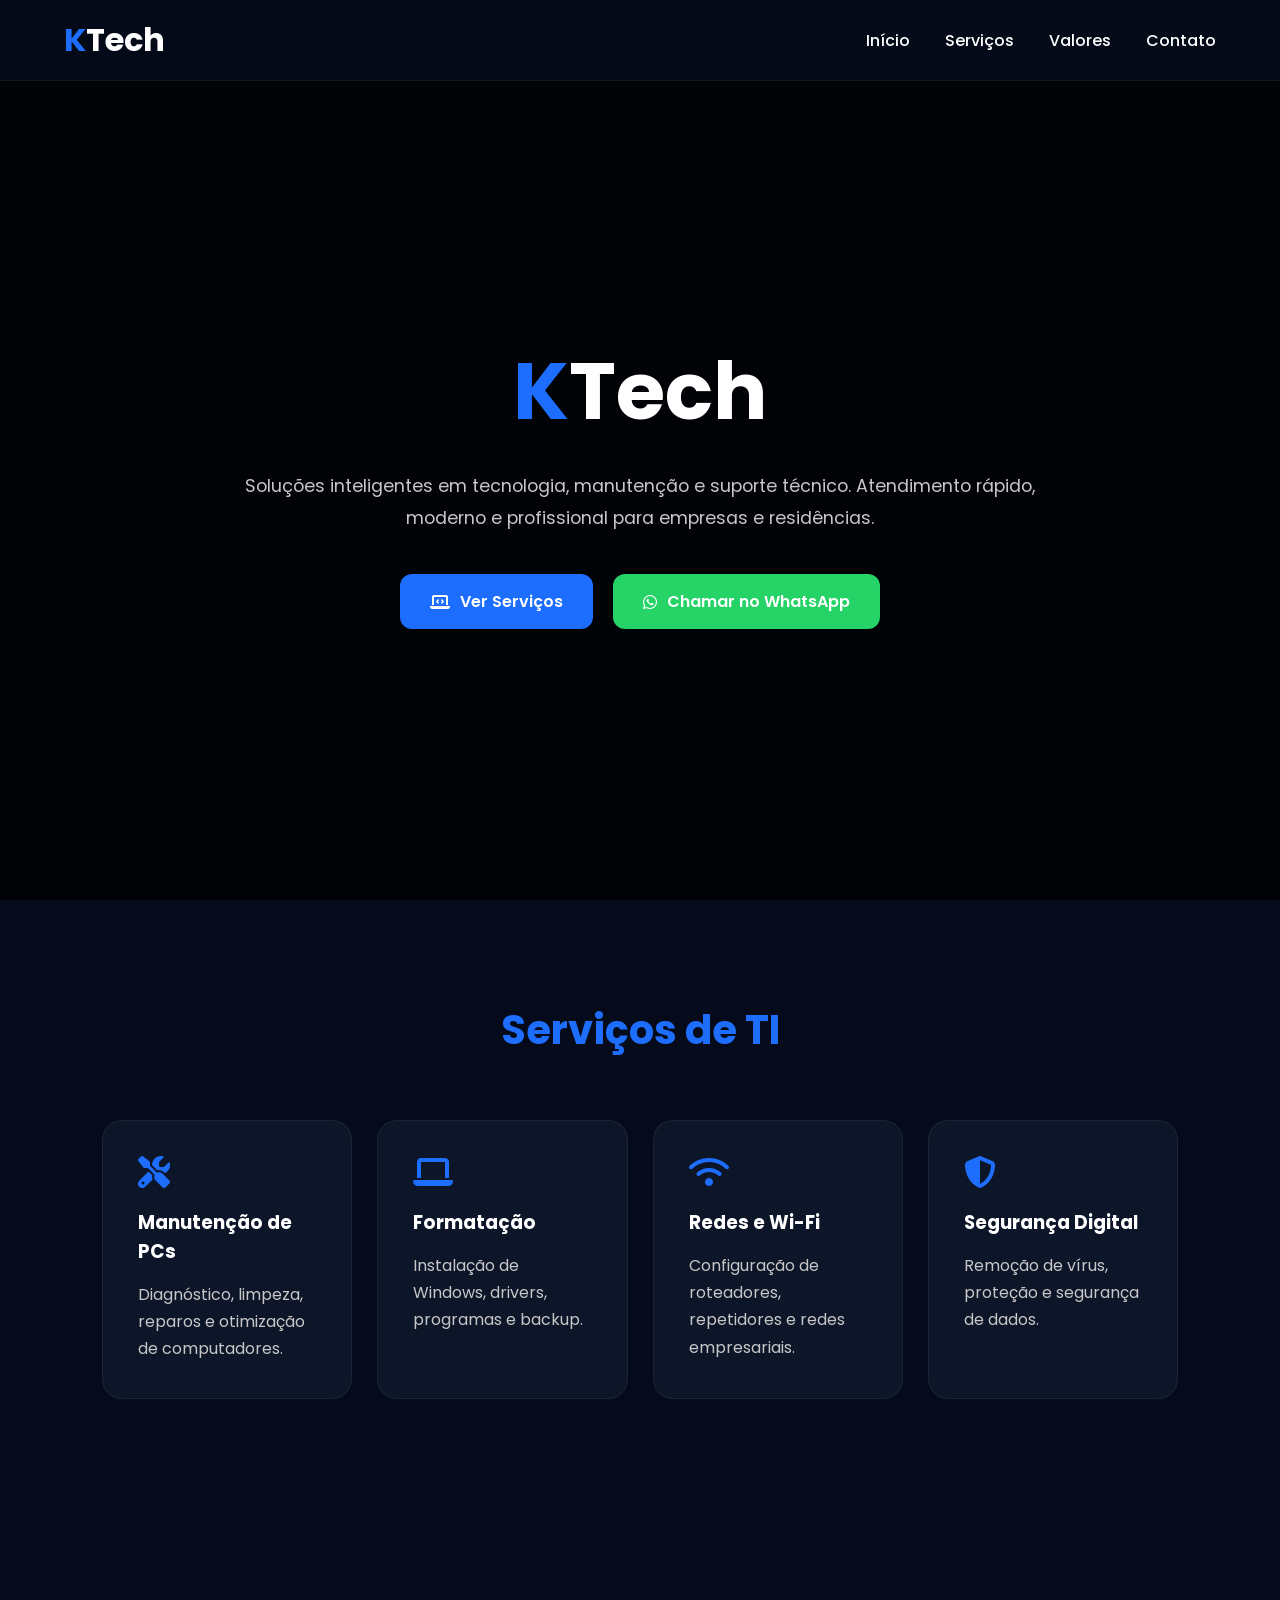
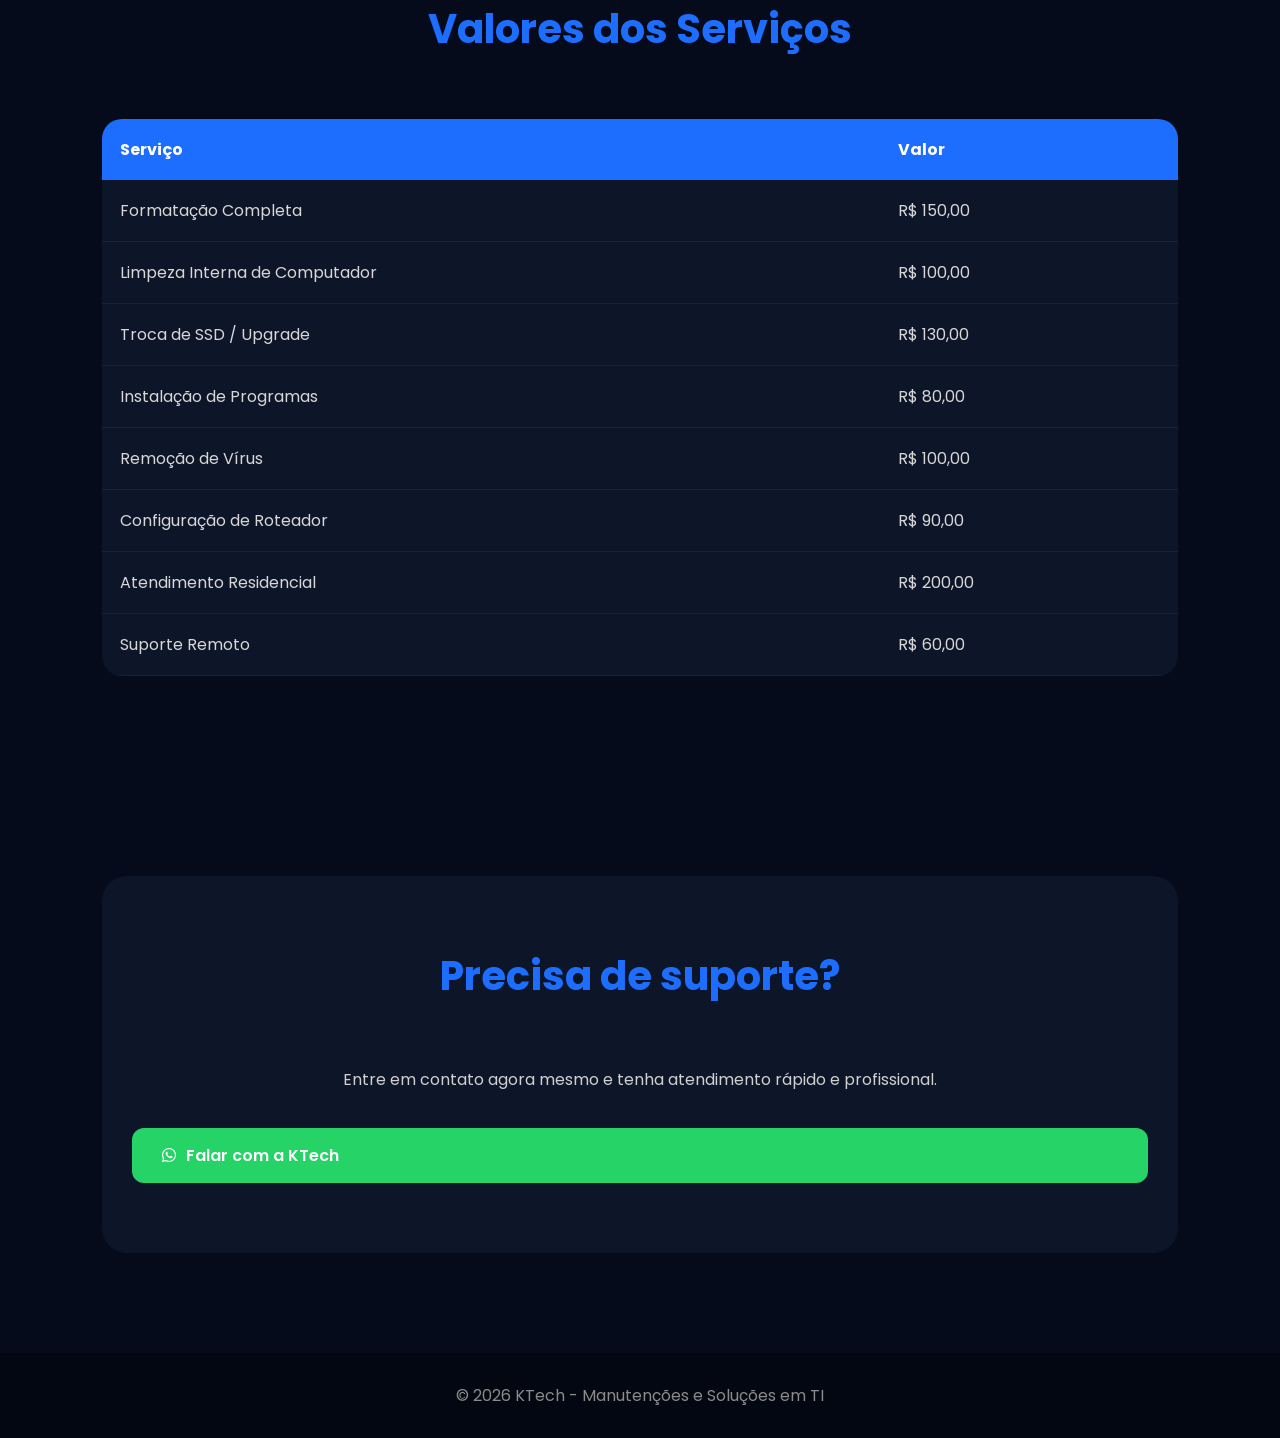
==== index.html @ dbd27bd0 "Add files via upload" ====
<!--

                            Online HTML Compiler.
                Code, Compile, Run and Debug HTML program online.
Write your code in this editor and press "Run" button to execute it.

-->

<!DOCTYPE html>


<html lang="pt-BR">
<head>
<meta charset="UTF-8" />
<meta name="viewport" content="width=device-width, initial-scale=1.0"/>

<title>KTech - Manutenções e Soluções em TI</title>

<link rel="preconnect" href="https://fonts.googleapis.com">
<link rel="preconnect" href="https://fonts.gstatic.com" crossorigin>

<link href="https://fonts.googleapis.com/css2?family=Poppins:wght@300;400;500;600;700&display=swap" rel="stylesheet">

<link rel="stylesheet"
href="https://cdnjs.cloudflare.com/ajax/libs/font-awesome/6.5.2/css/all.min.css"/>

<style>

*{
    margin:0;
    padding:0;
    box-sizing:border-box;
    font-family:'Poppins', sans-serif;
    scroll-behavior:smooth;
}

body{
    background:#050b1a;
    color:white;
    overflow-x:hidden;
}

/* MENU */

header{
    width:100%;
    position:fixed;
    top:0;
    left:0;
    z-index:999;
    background:rgba(5,11,26,0.92);
    backdrop-filter:blur(10px);
    border-bottom:1px solid rgba(255,255,255,0.05);
}

.navbar{
    width:90%;
    margin:auto;
    height:80px;
    display:flex;
    align-items:center;
    justify-content:space-between;
}

.logo{
    font-size:2rem;
    font-weight:700;
    color:#1d6eff;
}

.logo span{
    color:white;
}

.nav-links{
    display:flex;
    gap:35px;
}

.nav-links a{
    text-decoration:none;
    color:white;
    transition:0.3s;
    font-weight:500;
}

.nav-links a:hover{
    color:#1d6eff;
}

.menu-btn{
    display:none;
    font-size:1.8rem;
    cursor:pointer;
}

/* HERO */

.hero{
    min-height:100vh;
    display:flex;
    align-items:center;
    justify-content:center;
    text-align:center;
    padding:120px 20px 60px;

    background:
    linear-gradient(rgba(0,0,0,0.75), rgba(0,0,0,0.82)),
    url('https://images.unsplash.com/photo-1518770660439-4636190af475?q=80&w=1600&auto=format&fit=crop') center/cover;
}

.hero-content{
    max-width:850px;
}

.hero h1{
    font-size:5rem;
    margin-bottom:10px;
}

.hero h1 span{
    color:#1d6eff;
}

.hero p{
    color:#c7c7c7;
    line-height:1.8;
    margin-top:20px;
    font-size:1.1rem;
}

.hero-buttons{
    margin-top:40px;
    display:flex;
    justify-content:center;
    gap:20px;
    flex-wrap:wrap;
}

.btn{
    padding:15px 30px;
    border-radius:12px;
    text-decoration:none;
    font-weight:600;
    transition:0.3s;
    display:flex;
    align-items:center;
    gap:10px;
}

.btn-primary{
    background:#1d6eff;
    color:white;
}

.btn-primary:hover{
    transform:translateY(-5px);
    background:#0055ff;
}

.btn-whatsapp{
    background:#25D366;
    color:white;
}

.btn-whatsapp:hover{
    transform:translateY(-5px);
    background:#18c25a;
}

/* SECTIONS */

section{
    padding:100px 8%;
}

.section-title{
    text-align:center;
    font-size:2.5rem;
    margin-bottom:60px;
    color:#1d6eff;
}

/* CARDS */

.cards{
    display:grid;
    grid-template-columns:repeat(auto-fit,minmax(250px,1fr));
    gap:25px;
}

.card{
    background:#0d1529;
    padding:35px;
    border-radius:20px;
    transition:0.3s;
    border:1px solid rgba(255,255,255,0.06);
}

.card:hover{
    transform:translateY(-10px);
    border-color:#1d6eff;
}

.card i{
    font-size:2rem;
    margin-bottom:20px;
    color:#1d6eff;
}

.card h3{
    margin-bottom:15px;
}

.card p{
    color:#c7c7c7;
    line-height:1.7;
}

/* TABELA */

.pricing{
    overflow-x:auto;
}

table{
    width:100%;
    border-collapse:collapse;
    background:#0d1529;
    border-radius:20px;
    overflow:hidden;
}

th{
    background:#1d6eff;
    padding:18px;
    text-align:left;
}

td{
    padding:18px;
    border-bottom:1px solid rgba(255,255,255,0.05);
    color:#d7d7d7;
}

tr:hover{
    background:#111d38;
}

/* CTA */

.cta{
    background:#0d1529;
    border-radius:25px;
    text-align:center;
    padding:70px 30px;
}

.cta p{
    color:#d0d0d0;
    margin:20px 0 35px;
    line-height:1.7;
}

/* FOOTER */

footer{
    padding:30px;
    text-align:center;
    color:#8b8b8b;
    background:#030711;
}

/* RESPONSIVO */

@media(max-width:900px){

    .nav-links{
        position:absolute;
        top:80px;
        right:-100%;
        width:250px;
        height:calc(100vh - 80px);
        background:#091224;
        flex-direction:column;
        padding:40px;
        transition:0.4s;
    }

    .nav-links.active{
        right:0;
    }

    .menu-btn{
        display:block;
    }

    .hero h1{
        font-size:3rem;
    }

}

@media(max-width:600px){

    .hero h1{
        font-size:2.5rem;
    }

    .section-title{
        font-size:2rem;
    }

}

</style>

</head>

<body>

<header>


<nav class="navbar">

    <div class="logo">
        K<span>Tech</span>
    </div>

    <div class="nav-links" id="menu">
        <a href="#inicio">Início</a>
        <a href="#servicos">Serviços</a>
        <a href="#valores">Valores</a>
        <a href="#contato">Contato</a>
    </div>

    <div class="menu-btn" onclick="toggleMenu()">
        <i class="fa-solid fa-bars"></i>
    </div>

</nav>


</header>

<!-- HERO -->

<section class="hero" id="inicio">


<div class="hero-content">

    <h1>
        <span>K</span>Tech
    </h1>

    <p>
        Soluções inteligentes em tecnologia, manutenção e suporte técnico.
        Atendimento rápido, moderno e profissional para empresas e residências.
    </p>

    <div class="hero-buttons">

        <a href="#servicos" class="btn btn-primary">
            <i class="fa-solid fa-laptop-code"></i>
            Ver Serviços
        </a>

        <a href="https://wa.me/553186902080"
           target="_blank"
           class="btn btn-whatsapp">

            <i class="fa-brands fa-whatsapp"></i>
            Chamar no WhatsApp

        </a>

    </div>

</div>


</section>

<!-- SERVIÇOS -->

<section id="servicos">


<h2 class="section-title">
    Serviços de TI
</h2>

<div class="cards">

    <div class="card">
        <i class="fa-solid fa-screwdriver-wrench"></i>
        <h3>Manutenção de PCs</h3>
        <p>
            Diagnóstico, limpeza, reparos e otimização de computadores.
        </p>
    </div>

    <div class="card">
        <i class="fa-solid fa-laptop"></i>
        <h3>Formatação</h3>
        <p>
            Instalação de Windows, drivers, programas e backup.
        </p>
    </div>

    <div class="card">
        <i class="fa-solid fa-wifi"></i>
        <h3>Redes e Wi-Fi</h3>
        <p>
            Configuração de roteadores, repetidores e redes empresariais.
        </p>
    </div>

    <div class="card">
        <i class="fa-solid fa-shield-halved"></i>
        <h3>Segurança Digital</h3>
        <p>
            Remoção de vírus, proteção e segurança de dados.
        </p>
    </div>

</div>


</section>

<!-- TABELA -->

<section id="valores">


<h2 class="section-title">
    Valores dos Serviços
</h2>

<div class="pricing">

    <table>

        <tr>
            <th>Serviço</th>
            <th>Valor</th>
        </tr>

        <tr>
            <td>Formatação Completa</td>
            <td>R$ 150,00</td>
        </tr>

        <tr>
            <td>Limpeza Interna de Computador</td>
            <td>R$ 100,00</td>
        </tr>

        <tr>
            <td>Troca de SSD / Upgrade</td>
            <td>R$ 130,00</td>
        </tr>

        <tr>
            <td>Instalação de Programas</td>
            <td>R$ 80,00</td>
        </tr>

        <tr>
            <td>Remoção de Vírus</td>
            <td>R$ 100,00</td>
        </tr>

        <tr>
            <td>Configuração de Roteador</td>
            <td>R$ 90,00</td>
        </tr>

        <tr>
            <td>Atendimento Residencial</td>
            <td>R$ 200,00</td>
        </tr>

        <tr>
            <td>Suporte Remoto</td>
            <td>R$ 60,00</td>
        </tr>

    </table>

</div>


</section>

<!-- CONTATO -->

<section id="contato">


<div class="cta">

    <h2 class="section-title">
        Precisa de suporte?
    </h2>

    <p>
        Entre em contato agora mesmo e tenha atendimento rápido e profissional.
    </p>

    <a href="https://wa.me/553186902080"
       target="_blank"
       class="btn btn-whatsapp">

        <i class="fa-brands fa-whatsapp"></i>
        Falar com a KTech

    </a>

</div>


</section>

<footer>


© 2026 KTech - Manutenções e Soluções em TI


</footer>

<script>

function toggleMenu(){
    document.getElementById("menu").classList.toggle("active");
}

</script>

</body>
</html>
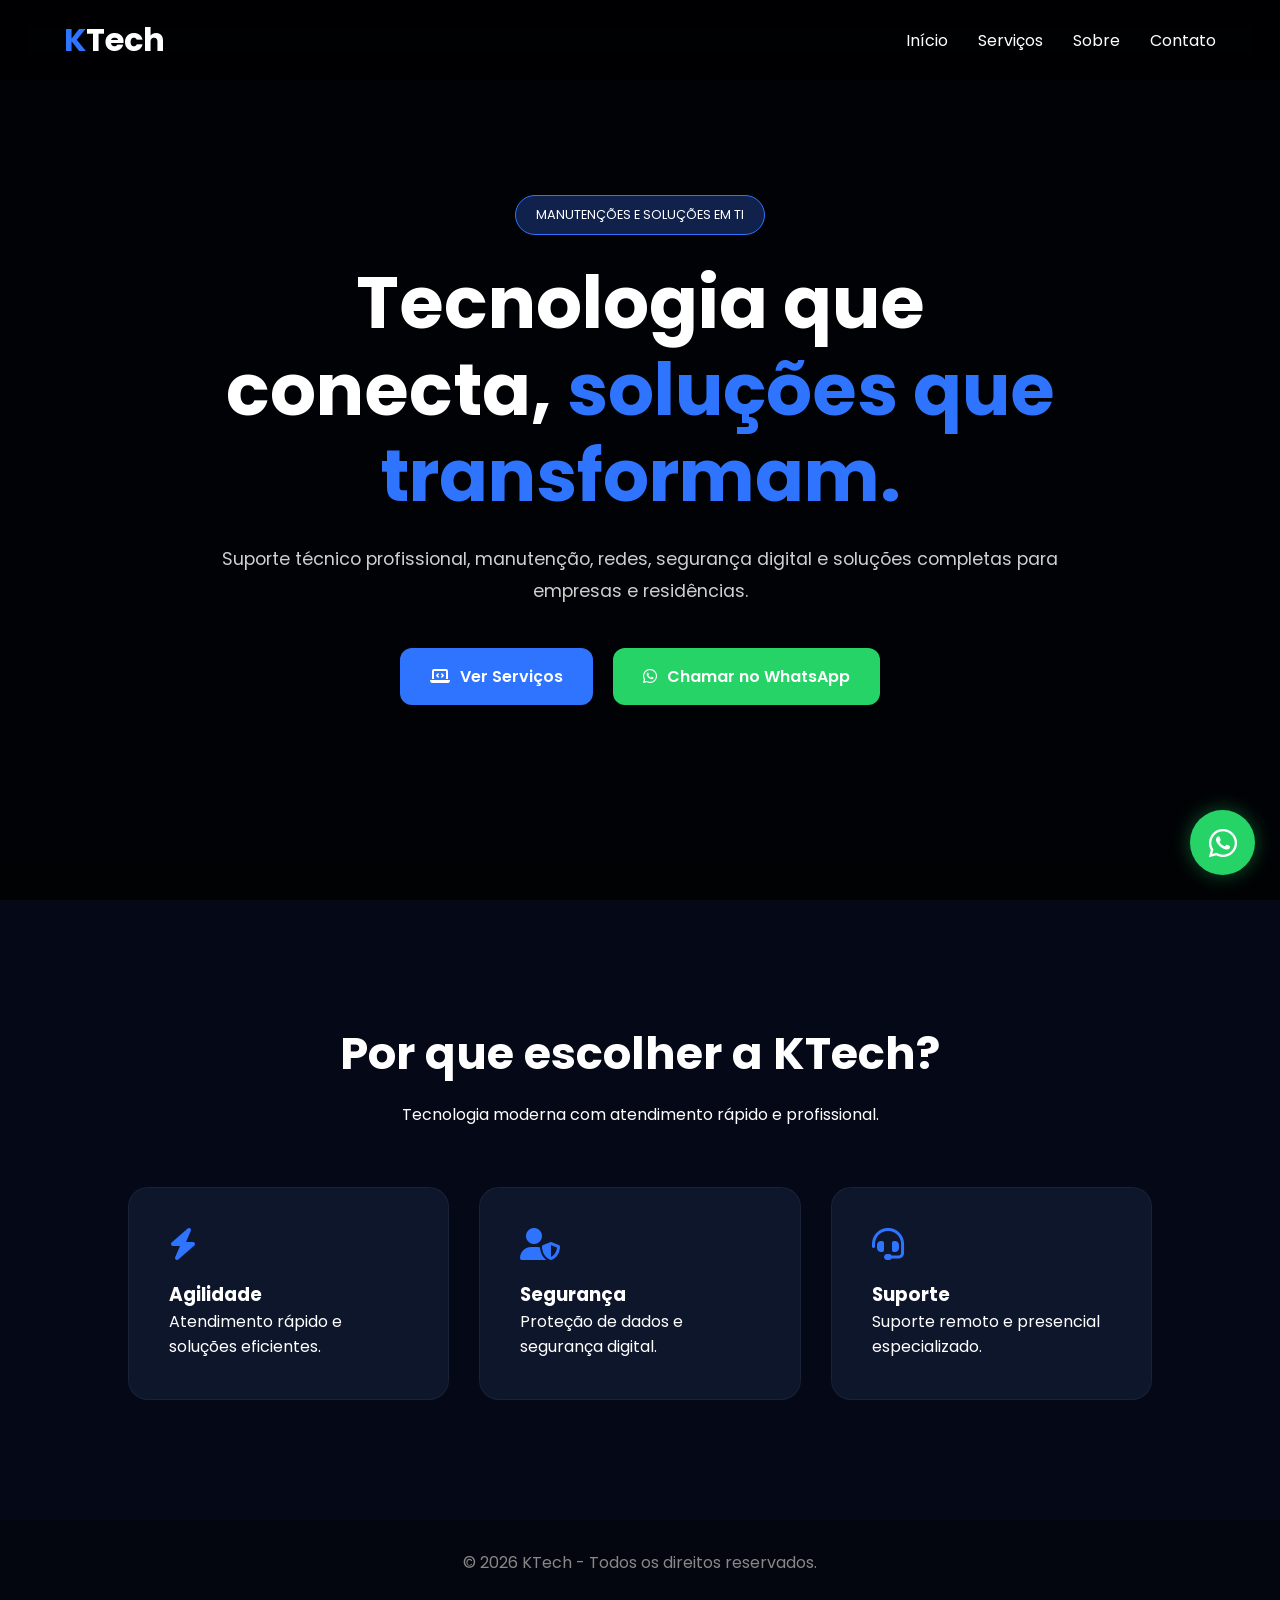
==== commit 8b1e99bc: "Add files via upload" ====
--- a/index.html
+++ b/index.html
@@ -1,545 +1,115 @@
-<!--
-
-                            Online HTML Compiler.
-                Code, Compile, Run and Debug HTML program online.
-Write your code in this editor and press "Run" button to execute it.
-
--->
-
 <!DOCTYPE html>
-
-
-<html lang="pt-BR">
+<html lang="pt-br">
 <head>
-<meta charset="UTF-8" />
-<meta name="viewport" content="width=device-width, initial-scale=1.0"/>
-
-<title>KTech - Manutenções e Soluções em TI</title>
+<meta charset="UTF-8">
+<meta name="viewport" content="width=device-width, initial-scale=1.0">
+<title>KTech | Soluções em TI</title>
 
 <link rel="preconnect" href="https://fonts.googleapis.com">
 <link rel="preconnect" href="https://fonts.gstatic.com" crossorigin>
-
 <link href="https://fonts.googleapis.com/css2?family=Poppins:wght@300;400;500;600;700&display=swap" rel="stylesheet">
 
-<link rel="stylesheet"
-href="https://cdnjs.cloudflare.com/ajax/libs/font-awesome/6.5.2/css/all.min.css"/>
-
-<style>
-
-*{
-    margin:0;
-    padding:0;
-    box-sizing:border-box;
-    font-family:'Poppins', sans-serif;
-    scroll-behavior:smooth;
-}
-
-body{
-    background:#050b1a;
-    color:white;
-    overflow-x:hidden;
-}
-
-/* MENU */
-
-header{
-    width:100%;
-    position:fixed;
-    top:0;
-    left:0;
-    z-index:999;
-    background:rgba(5,11,26,0.92);
-    backdrop-filter:blur(10px);
-    border-bottom:1px solid rgba(255,255,255,0.05);
-}
-
-.navbar{
-    width:90%;
-    margin:auto;
-    height:80px;
-    display:flex;
-    align-items:center;
-    justify-content:space-between;
-}
-
-.logo{
-    font-size:2rem;
-    font-weight:700;
-    color:#1d6eff;
-}
-
-.logo span{
-    color:white;
-}
-
-.nav-links{
-    display:flex;
-    gap:35px;
-}
-
-.nav-links a{
-    text-decoration:none;
-    color:white;
-    transition:0.3s;
-    font-weight:500;
-}
-
-.nav-links a:hover{
-    color:#1d6eff;
-}
-
-.menu-btn{
-    display:none;
-    font-size:1.8rem;
-    cursor:pointer;
-}
-
-/* HERO */
-
-.hero{
-    min-height:100vh;
-    display:flex;
-    align-items:center;
-    justify-content:center;
-    text-align:center;
-    padding:120px 20px 60px;
-
-    background:
-    linear-gradient(rgba(0,0,0,0.75), rgba(0,0,0,0.82)),
-    url('https://images.unsplash.com/photo-1518770660439-4636190af475?q=80&w=1600&auto=format&fit=crop') center/cover;
-}
-
-.hero-content{
-    max-width:850px;
-}
-
-.hero h1{
-    font-size:5rem;
-    margin-bottom:10px;
-}
-
-.hero h1 span{
-    color:#1d6eff;
-}
-
-.hero p{
-    color:#c7c7c7;
-    line-height:1.8;
-    margin-top:20px;
-    font-size:1.1rem;
-}
-
-.hero-buttons{
-    margin-top:40px;
-    display:flex;
-    justify-content:center;
-    gap:20px;
-    flex-wrap:wrap;
-}
-
-.btn{
-    padding:15px 30px;
-    border-radius:12px;
-    text-decoration:none;
-    font-weight:600;
-    transition:0.3s;
-    display:flex;
-    align-items:center;
-    gap:10px;
-}
-
-.btn-primary{
-    background:#1d6eff;
-    color:white;
-}
-
-.btn-primary:hover{
-    transform:translateY(-5px);
-    background:#0055ff;
-}
-
-.btn-whatsapp{
-    background:#25D366;
-    color:white;
-}
-
-.btn-whatsapp:hover{
-    transform:translateY(-5px);
-    background:#18c25a;
-}
-
-/* SECTIONS */
-
-section{
-    padding:100px 8%;
-}
-
-.section-title{
-    text-align:center;
-    font-size:2.5rem;
-    margin-bottom:60px;
-    color:#1d6eff;
-}
-
-/* CARDS */
-
-.cards{
-    display:grid;
-    grid-template-columns:repeat(auto-fit,minmax(250px,1fr));
-    gap:25px;
-}
-
-.card{
-    background:#0d1529;
-    padding:35px;
-    border-radius:20px;
-    transition:0.3s;
-    border:1px solid rgba(255,255,255,0.06);
-}
-
-.card:hover{
-    transform:translateY(-10px);
-    border-color:#1d6eff;
-}
-
-.card i{
-    font-size:2rem;
-    margin-bottom:20px;
-    color:#1d6eff;
-}
-
-.card h3{
-    margin-bottom:15px;
-}
-
-.card p{
-    color:#c7c7c7;
-    line-height:1.7;
-}
-
-/* TABELA */
-
-.pricing{
-    overflow-x:auto;
-}
-
-table{
-    width:100%;
-    border-collapse:collapse;
-    background:#0d1529;
-    border-radius:20px;
-    overflow:hidden;
-}
-
-th{
-    background:#1d6eff;
-    padding:18px;
-    text-align:left;
-}
-
-td{
-    padding:18px;
-    border-bottom:1px solid rgba(255,255,255,0.05);
-    color:#d7d7d7;
-}
-
-tr:hover{
-    background:#111d38;
-}
-
-/* CTA */
-
-.cta{
-    background:#0d1529;
-    border-radius:25px;
-    text-align:center;
-    padding:70px 30px;
-}
-
-.cta p{
-    color:#d0d0d0;
-    margin:20px 0 35px;
-    line-height:1.7;
-}
-
-/* FOOTER */
-
-footer{
-    padding:30px;
-    text-align:center;
-    color:#8b8b8b;
-    background:#030711;
-}
-
-/* RESPONSIVO */
-
-@media(max-width:900px){
-
-    .nav-links{
-        position:absolute;
-        top:80px;
-        right:-100%;
-        width:250px;
-        height:calc(100vh - 80px);
-        background:#091224;
-        flex-direction:column;
-        padding:40px;
-        transition:0.4s;
-    }
-
-    .nav-links.active{
-        right:0;
-    }
-
-    .menu-btn{
-        display:block;
-    }
-
-    .hero h1{
-        font-size:3rem;
-    }
-
-}
-
-@media(max-width:600px){
-
-    .hero h1{
-        font-size:2.5rem;
-    }
-
-    .section-title{
-        font-size:2rem;
-    }
-
-}
-
-</style>
-
+<link rel="stylesheet" href="css/style.css">
+<link rel="stylesheet" href="https://cdnjs.cloudflare.com/ajax/libs/font-awesome/6.5.2/css/all.min.css"/>
 </head>
 
 <body>
 
 <header>
-
-
 <nav class="navbar">
 
-    <div class="logo">
-        K<span>Tech</span>
-    </div>
+<div class="logo">
+K<span>Tech</span>
+</div>
 
-    <div class="nav-links" id="menu">
-        <a href="#inicio">Início</a>
-        <a href="#servicos">Serviços</a>
-        <a href="#valores">Valores</a>
-        <a href="#contato">Contato</a>
-    </div>
+<ul class="nav-links" id="navLinks">
+<li><a href="index.html">Início</a></li>
+<li><a href="servicos.html">Serviços</a></li>
+<li><a href="sobre.html">Sobre</a></li>
+<li><a href="contato.html">Contato</a></li>
+</ul>
 
-    <div class="menu-btn" onclick="toggleMenu()">
-        <i class="fa-solid fa-bars"></i>
-    </div>
+<div class="menu-btn" onclick="toggleMenu()">
+<i class="fa-solid fa-bars"></i>
+</div>
 
 </nav>
-
-
 </header>
 
-<!-- HERO -->
-
-<section class="hero" id="inicio">
-
+<section class="hero">
 
 <div class="hero-content">
 
-    <h1>
-        <span>K</span>Tech
-    </h1>
+<span class="badge">
+MANUTENÇÕES E SOLUÇÕES EM TI
+</span>
 
-    <p>
-        Soluções inteligentes em tecnologia, manutenção e suporte técnico.
-        Atendimento rápido, moderno e profissional para empresas e residências.
-    </p>
+<h1>
+Tecnologia que conecta, <span>soluções que transformam.</span>
+</h1>
 
-    <div class="hero-buttons">
+<p>
+Suporte técnico profissional, manutenção, redes, segurança digital e soluções completas para empresas e residências.
+</p>
 
-        <a href="#servicos" class="btn btn-primary">
-            <i class="fa-solid fa-laptop-code"></i>
-            Ver Serviços
-        </a>
+<div class="hero-buttons">
 
-        <a href="https://wa.me/553186902080"
-           target="_blank"
-           class="btn btn-whatsapp">
+<a href="servicos.html" class="btn-primary">
+<i class="fa-solid fa-laptop-code"></i>
+Ver Serviços
+</a>
 
-            <i class="fa-brands fa-whatsapp"></i>
-            Chamar no WhatsApp
-
-        </a>
-
-    </div>
+<a href="https://wa.me/553186902080" target="_blank" class="btn-whatsapp">
+<i class="fa-brands fa-whatsapp"></i>
+Chamar no WhatsApp
+</a>
 
 </div>
 
+</div>
 
 </section>
 
-<!-- SERVIÇOS -->
+<section class="features">
 
-<section id="servicos">
-
-
-<h2 class="section-title">
-    Serviços de TI
-</h2>
+<div class="section-title">
+<h2>Por que escolher a KTech?</h2>
+<p>Tecnologia moderna com atendimento rápido e profissional.</p>
+</div>
 
 <div class="cards">
 
-    <div class="card">
-        <i class="fa-solid fa-screwdriver-wrench"></i>
-        <h3>Manutenção de PCs</h3>
-        <p>
-            Diagnóstico, limpeza, reparos e otimização de computadores.
-        </p>
-    </div>
+<div class="card">
+<i class="fa-solid fa-bolt"></i>
+<h3>Agilidade</h3>
+<p>Atendimento rápido e soluções eficientes.</p>
+</div>
 
-    <div class="card">
-        <i class="fa-solid fa-laptop"></i>
-        <h3>Formatação</h3>
-        <p>
-            Instalação de Windows, drivers, programas e backup.
-        </p>
-    </div>
+<div class="card">
+<i class="fa-solid fa-user-shield"></i>
+<h3>Segurança</h3>
+<p>Proteção de dados e segurança digital.</p>
+</div>
 
-    <div class="card">
-        <i class="fa-solid fa-wifi"></i>
-        <h3>Redes e Wi-Fi</h3>
-        <p>
-            Configuração de roteadores, repetidores e redes empresariais.
-        </p>
-    </div>
-
-    <div class="card">
-        <i class="fa-solid fa-shield-halved"></i>
-        <h3>Segurança Digital</h3>
-        <p>
-            Remoção de vírus, proteção e segurança de dados.
-        </p>
-    </div>
+<div class="card">
+<i class="fa-solid fa-headset"></i>
+<h3>Suporte</h3>
+<p>Suporte remoto e presencial especializado.</p>
+</div>
 
 </div>
-
-
-</section>
-
-<!-- TABELA -->
-
-<section id="valores">
-
-
-<h2 class="section-title">
-    Valores dos Serviços
-</h2>
-
-<div class="pricing">
-
-    <table>
-
-        <tr>
-            <th>Serviço</th>
-            <th>Valor</th>
-        </tr>
-
-        <tr>
-            <td>Formatação Completa</td>
-            <td>R$ 150,00</td>
-        </tr>
-
-        <tr>
-            <td>Limpeza Interna de Computador</td>
-            <td>R$ 100,00</td>
-        </tr>
-
-        <tr>
-            <td>Troca de SSD / Upgrade</td>
-            <td>R$ 130,00</td>
-        </tr>
-
-        <tr>
-            <td>Instalação de Programas</td>
-            <td>R$ 80,00</td>
-        </tr>
-
-        <tr>
-            <td>Remoção de Vírus</td>
-            <td>R$ 100,00</td>
-        </tr>
-
-        <tr>
-            <td>Configuração de Roteador</td>
-            <td>R$ 90,00</td>
-        </tr>
-
-        <tr>
-            <td>Atendimento Residencial</td>
-            <td>R$ 200,00</td>
-        </tr>
-
-        <tr>
-            <td>Suporte Remoto</td>
-            <td>R$ 60,00</td>
-        </tr>
-
-    </table>
-
-</div>
-
-
-</section>
-
-<!-- CONTATO -->
-
-<section id="contato">
-
-
-<div class="cta">
-
-    <h2 class="section-title">
-        Precisa de suporte?
-    </h2>
-
-    <p>
-        Entre em contato agora mesmo e tenha atendimento rápido e profissional.
-    </p>
-
-    <a href="https://wa.me/553186902080"
-       target="_blank"
-       class="btn btn-whatsapp">
-
-        <i class="fa-brands fa-whatsapp"></i>
-        Falar com a KTech
-
-    </a>
-
-</div>
-
 
 </section>
 
 <footer>
-
-
-© 2026 KTech - Manutenções e Soluções em TI
-
-
+<p>© 2026 KTech - Todos os direitos reservados.</p>
 </footer>
 
-<script>
+<a href="https://wa.me/553186902080" class="floating-whatsapp" target="_blank">
+<i class="fa-brands fa-whatsapp"></i>
+</a>
 
-function toggleMenu(){
-    document.getElementById("menu").classList.toggle("active");
-}
-
-</script>
+<script src="js/script.js"></script>
 
 </body>
 </html>
--- a/css/style.css
+++ b/css/style.css
@@ -0,0 +1,291 @@
+
+*{
+margin:0;
+padding:0;
+box-sizing:border-box;
+font-family:'Poppins',sans-serif;
+scroll-behavior:smooth;
+}
+
+body{
+background:#050816;
+color:white;
+overflow-x:hidden;
+}
+
+header{
+position:fixed;
+width:100%;
+top:0;
+left:0;
+z-index:999;
+background:rgba(0,0,0,0.65);
+backdrop-filter:blur(10px);
+}
+
+.navbar{
+width:90%;
+margin:auto;
+height:80px;
+display:flex;
+justify-content:space-between;
+align-items:center;
+}
+
+.logo{
+font-size:2rem;
+font-weight:700;
+color:#2f74ff;
+}
+
+.logo span{
+color:white;
+}
+
+.nav-links{
+display:flex;
+gap:30px;
+list-style:none;
+}
+
+.nav-links a{
+text-decoration:none;
+color:white;
+transition:0.3s;
+}
+
+.nav-links a:hover{
+color:#2f74ff;
+}
+
+.menu-btn{
+display:none;
+font-size:2rem;
+cursor:pointer;
+}
+
+.hero{
+height:100vh;
+background:
+linear-gradient(rgba(0,0,0,0.7), rgba(0,0,0,0.8)),
+url('https://images.unsplash.com/photo-1518770660439-4636190af475?q=80&w=1600&auto=format&fit=crop')
+center/cover;
+display:flex;
+justify-content:center;
+align-items:center;
+padding:0 10%;
+text-align:center;
+}
+
+.hero-content{
+max-width:900px;
+}
+
+.badge{
+background:#10214b;
+padding:10px 20px;
+border-radius:50px;
+font-size:0.8rem;
+display:inline-block;
+margin-bottom:25px;
+border:1px solid #2f74ff;
+}
+
+.hero h1{
+font-size:4.5rem;
+line-height:1.2;
+margin-bottom:25px;
+}
+
+.hero h1 span{
+color:#2f74ff;
+}
+
+.hero p{
+font-size:1.1rem;
+color:#cfcfcf;
+line-height:1.8;
+margin-bottom:40px;
+}
+
+.hero-buttons{
+display:flex;
+justify-content:center;
+gap:20px;
+flex-wrap:wrap;
+}
+
+.btn-primary,
+.btn-whatsapp{
+padding:16px 30px;
+border-radius:12px;
+text-decoration:none;
+font-weight:600;
+display:flex;
+align-items:center;
+gap:10px;
+transition:0.3s;
+}
+
+.btn-primary{
+background:#2f74ff;
+color:white;
+}
+
+.btn-primary:hover{
+transform:translateY(-5px);
+}
+
+.btn-whatsapp{
+background:#25D366;
+color:white;
+}
+
+.btn-whatsapp:hover{
+transform:translateY(-5px);
+}
+
+.features{
+padding:120px 10%;
+}
+
+.section-title{
+text-align:center;
+margin-bottom:60px;
+}
+
+.section-title h2{
+font-size:2.8rem;
+margin-bottom:15px;
+}
+
+.cards{
+display:grid;
+grid-template-columns:repeat(auto-fit,minmax(250px,1fr));
+gap:30px;
+}
+
+.card{
+background:#0e162c;
+padding:40px;
+border-radius:20px;
+transition:0.3s;
+border:1px solid rgba(255,255,255,0.05);
+}
+
+.card:hover{
+transform:translateY(-10px);
+border-color:#2f74ff;
+}
+
+.card i{
+font-size:2rem;
+margin-bottom:20px;
+color:#2f74ff;
+}
+
+.cta{
+padding:120px 10%;
+text-align:center;
+background:#091122;
+}
+
+.floating-whatsapp{
+position:fixed;
+right:25px;
+bottom:25px;
+background:#25D366;
+width:65px;
+height:65px;
+display:flex;
+justify-content:center;
+align-items:center;
+border-radius:50%;
+font-size:2rem;
+color:white;
+text-decoration:none;
+box-shadow:0 0 20px rgba(37,211,102,0.4);
+z-index:999;
+}
+
+.page-hero{
+padding-top:160px;
+padding-bottom:80px;
+text-align:center;
+background:#08101f;
+}
+
+.services-grid,
+.about,
+.contact-section{
+padding:80px 10%;
+display:grid;
+grid-template-columns:repeat(auto-fit,minmax(280px,1fr));
+gap:30px;
+}
+
+.service-card,
+.about-box,
+.contact-card{
+background:#0d1528;
+padding:40px;
+border-radius:20px;
+border:1px solid rgba(255,255,255,0.05);
+transition:0.3s;
+}
+
+.service-card:hover,
+.about-box:hover,
+.contact-card:hover{
+transform:translateY(-10px);
+border-color:#2f74ff;
+}
+
+.service-card i{
+font-size:2rem;
+margin-bottom:20px;
+color:#2f74ff;
+}
+
+.service-card span{
+display:block;
+margin-top:20px;
+font-size:1.5rem;
+font-weight:700;
+color:#2f74ff;
+}
+
+footer{
+padding:30px;
+text-align:center;
+background:#03060f;
+color:#888;
+}
+
+@media(max-width:900px){
+
+.menu-btn{
+display:block;
+}
+
+.nav-links{
+position:absolute;
+top:80px;
+right:-100%;
+background:#091122;
+height:calc(100vh - 80px);
+width:250px;
+flex-direction:column;
+padding:40px;
+transition:0.4s;
+}
+
+.nav-links.active{
+right:0;
+}
+
+.hero h1{
+font-size:3rem;
+}
+
+}
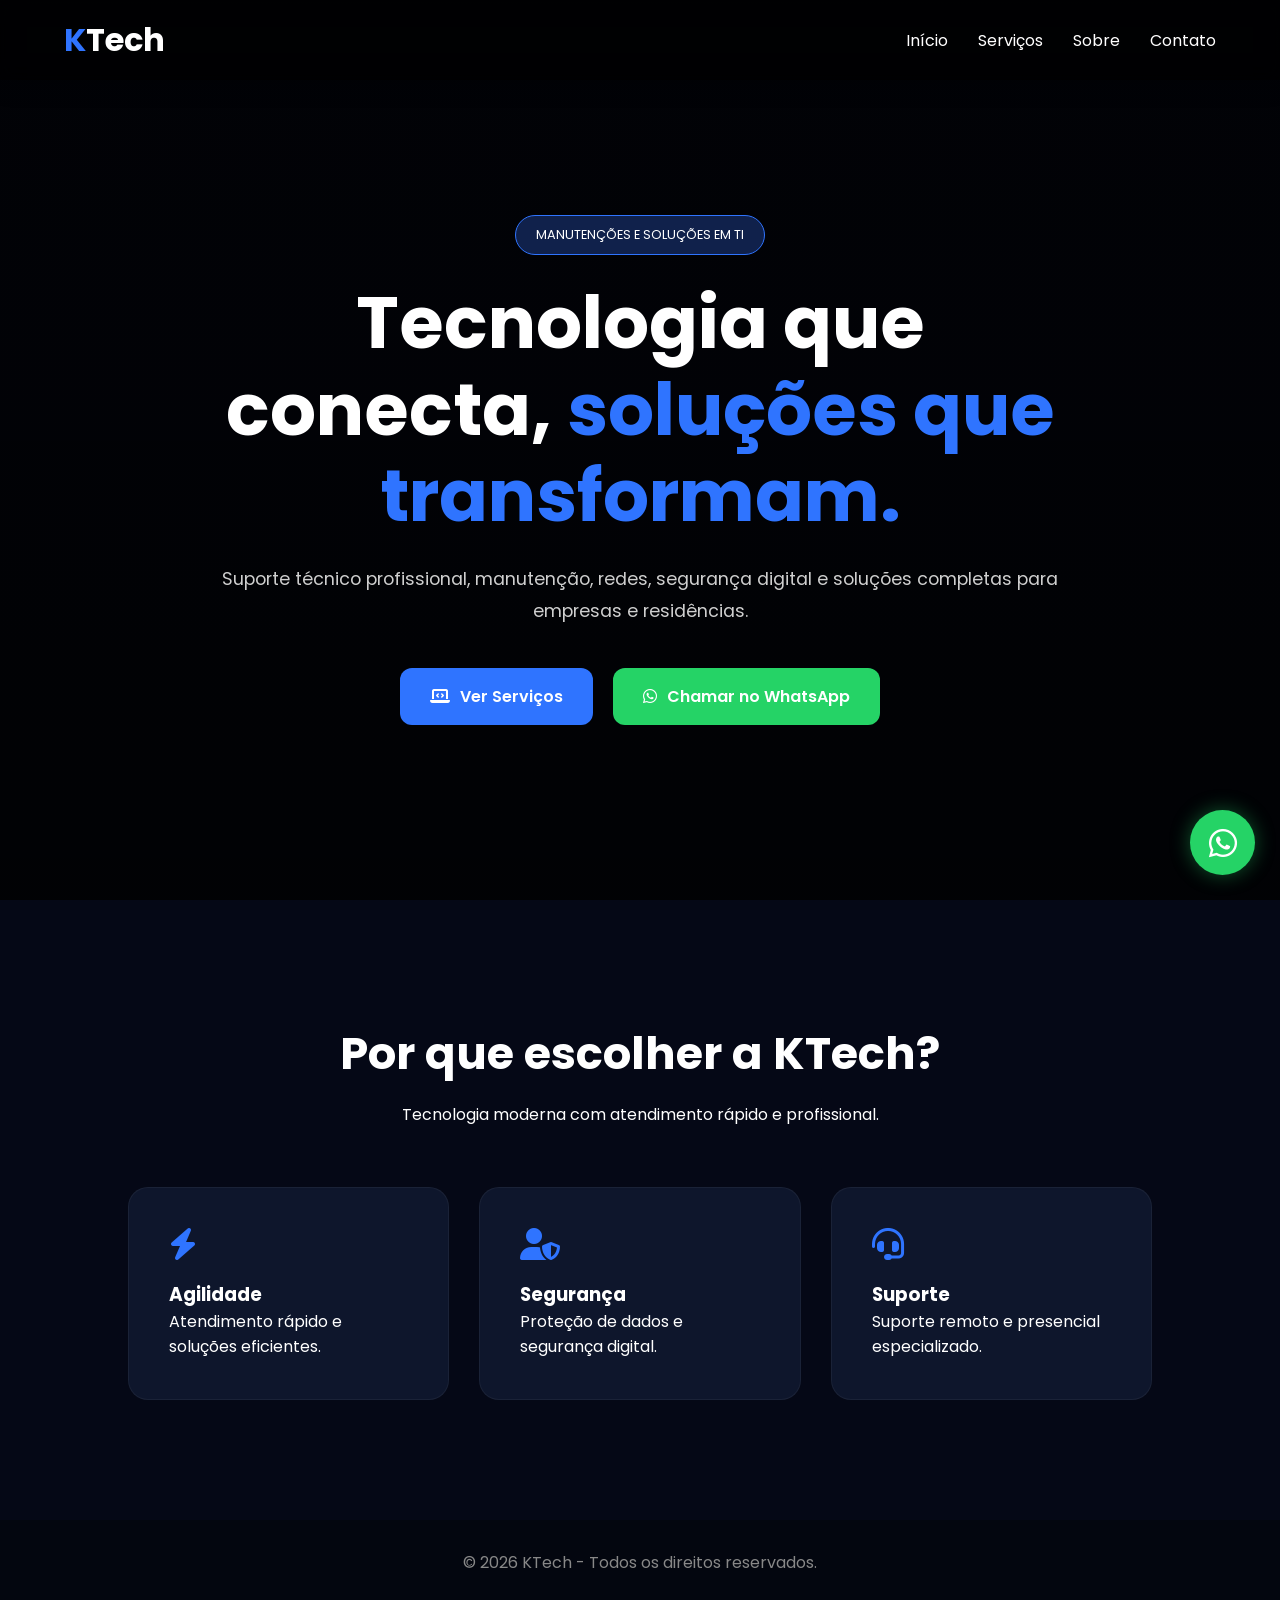
==== commit 42b6eb8d: "Add favicon and font preconnect links to index.html" ====
--- a/index.html
+++ b/index.html
@@ -5,6 +5,7 @@
 <meta name="viewport" content="width=device-width, initial-scale=1.0">
 <title>KTech | Soluções em TI</title>
 
+<link rel="icon" type="image/png" href="favicon.png">
 <link rel="preconnect" href="https://fonts.googleapis.com">
 <link rel="preconnect" href="https://fonts.gstatic.com" crossorigin>
 <link href="https://fonts.googleapis.com/css2?family=Poppins:wght@300;400;500;600;700&display=swap" rel="stylesheet">
--- a/css/style.css
+++ b/css/style.css
@@ -21,6 +21,7 @@
 z-index:999;
 background:rgba(0,0,0,0.65);
 backdrop-filter:blur(10px);
+box-shadow: 0 5px 20px rgba(0,0,0,0.25);
 }
 
 .navbar{
@@ -65,15 +66,19 @@
 }
 
 .hero{
-height:100vh;
+min-height:100vh;
+
 background:
 linear-gradient(rgba(0,0,0,0.7), rgba(0,0,0,0.8)),
 url('https://images.unsplash.com/photo-1518770660439-4636190af475?q=80&w=1600&auto=format&fit=crop')
 center/cover;
+
 display:flex;
 justify-content:center;
 align-items:center;
-padding:0 10%;
+
+padding:120px 10% 80px;
+
 text-align:center;
 }
 
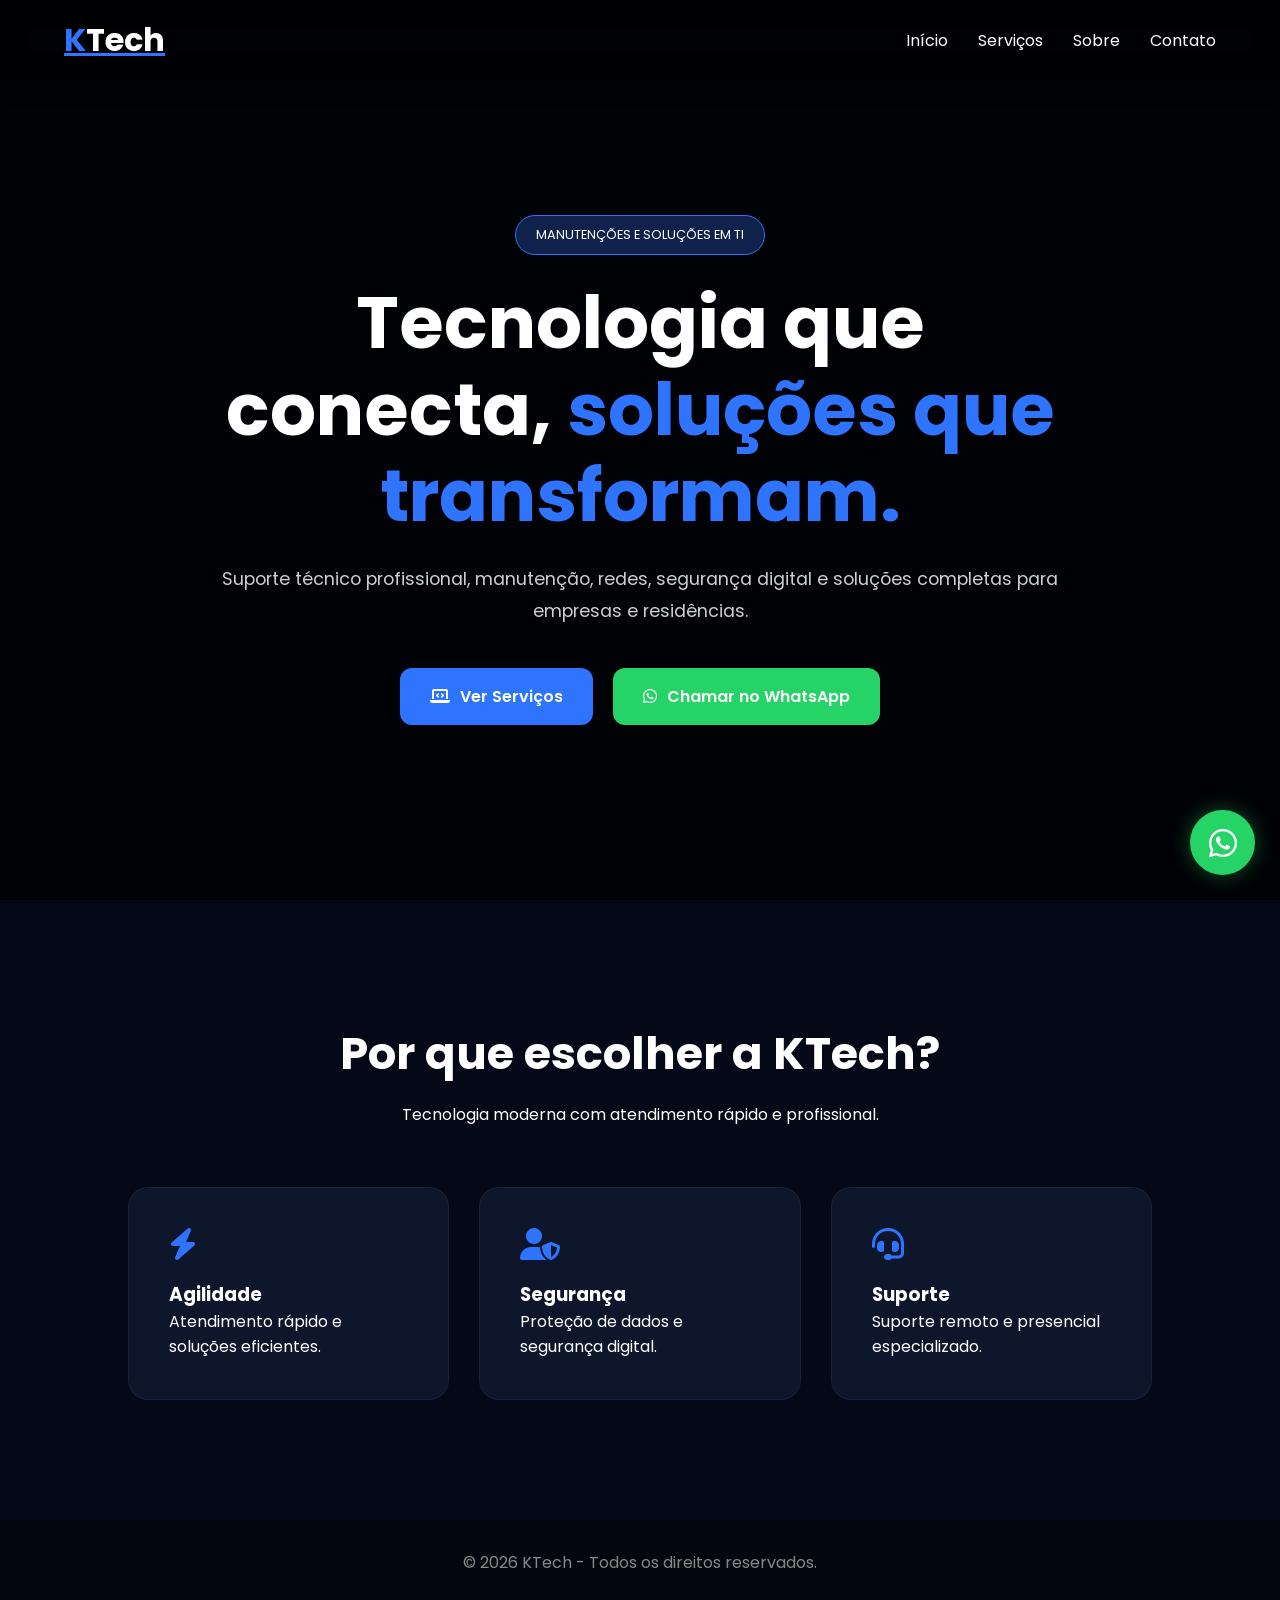
==== commit fde2f2cc: "Change logo div to anchor tag for navigation Updated logo section to use an anchor tag for better na" ====
--- a/index.html
+++ b/index.html
@@ -19,9 +19,9 @@
 <header>
 <nav class="navbar">
 
-<div class="logo">
-K<span>Tech</span>
-</div>
+<a href="index.html" class="logo">
+    K<span>Tech</span>
+</a>
 
 <ul class="nav-links" id="navLinks">
 <li><a href="index.html">Início</a></li>
